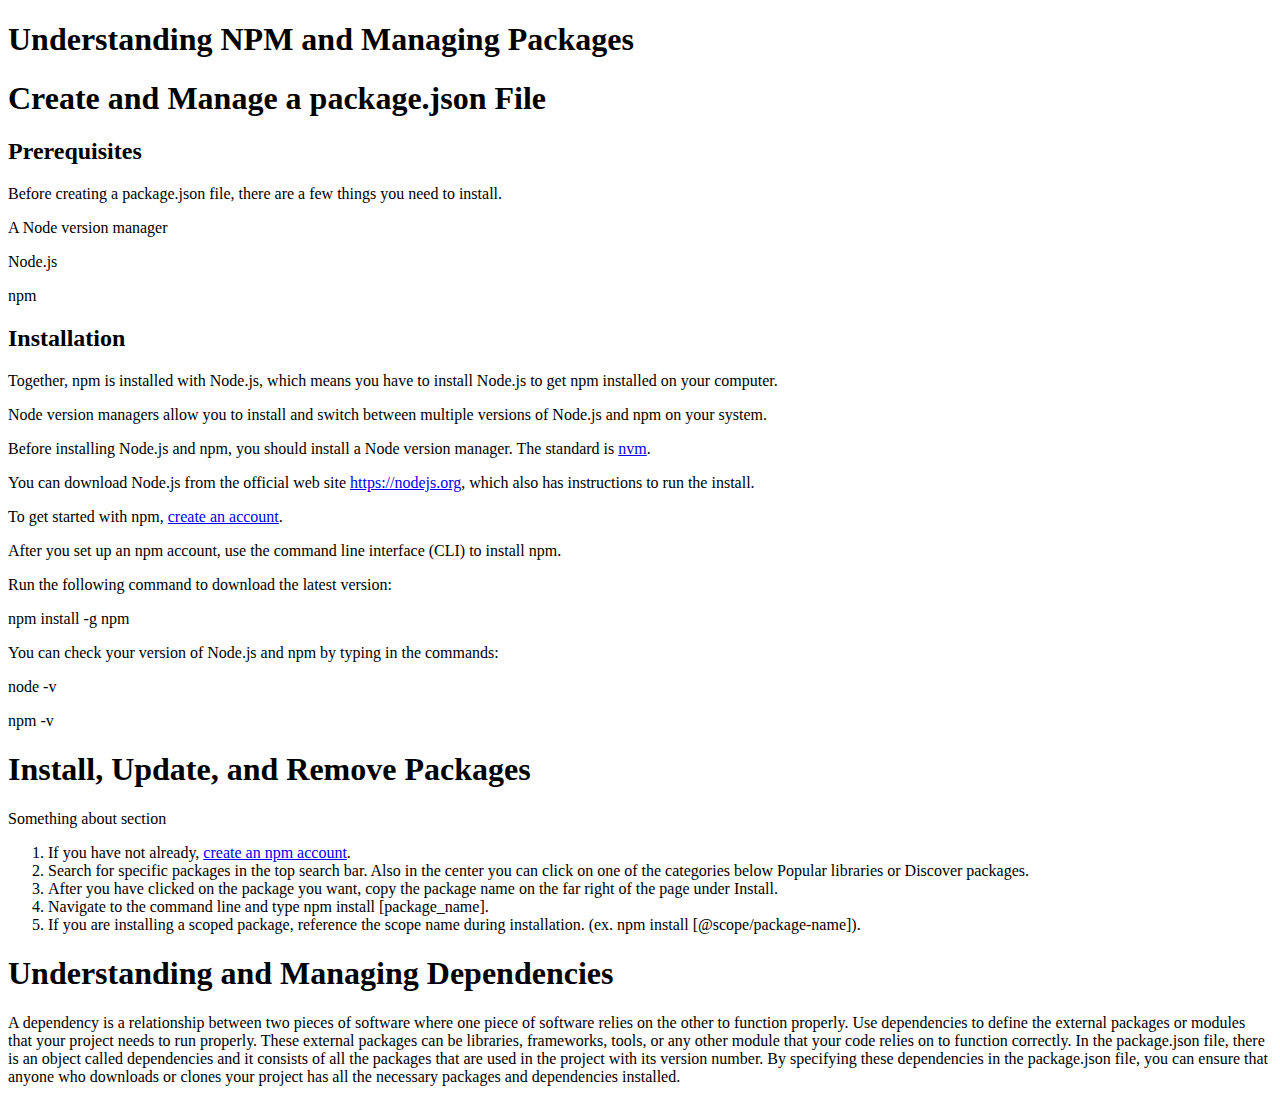
==== npm-package-management.html @ 8cf5affd "created-instructions" ====
<!DOCTYPE html>
<html lang="en">
<head>
    <meta charset="UTF-8">
    <meta http-equiv="X-UA-Compatible" content="IE=edge">
    <meta name="viewport" content="width=device-width, initial-scale=1.0">
    <title>NPM and Package Management</title>
</head>
<body>
    <h1>Understanding NPM and Managing Packages</h1>
    <h1>Create and Manage a package.json File</h1>
        <h2>Prerequisites</h2>
        <p>Before creating a package.json file, there are a few things you need to install.</p>
        <p>A Node version manager</p>
        <p>Node.js</p>
        <p>npm</p>
        <h2>Installation</h2>
        <p>Together, npm is installed with Node.js, which means you have to install Node.js to get npm 
            installed on your computer.</p>
        <p>Node version managers allow you to install and switch between multiple versions of Node.js and npm on your system.</p>
        <p>Before installing Node.js and npm, you should install a Node version manager. The standard is <a href ="https://github.com/creationix/nvm">nvm</a>.</p>
        <p>You can download Node.js from the official web site <a href ="https://nodejs.org">https://nodejs.org</a>, which also has instructions to run the install.</p>
        <p>To get started with npm, <a href ="https://www.npmjs.com/signup">create an account</a>.</p>
        <p>After you set up an npm account, use the command line interface (CLI) to install npm.</p>
        <p>Run the following command to download the latest version:</p>
            <p>npm install -g npm</p>
        <p>You can check your version of Node.js and npm by typing in the commands:</p>
            <p>node -v</p>
            <p>npm -v</p>
    <h1>Install, Update, and Remove Packages</h1>
    <p>Something about section</p>
            <ol>
                <li>If you have not already, <a href ="https://www.npmjs.com/">create an npm account</a>.</li>
                <li>Search for specific packages in the top search bar. Also in the center you can click 
                    on one of the categories below Popular libraries or Discover packages.</li>
                <li>After you have clicked on the package you want, copy the package name on the far right of the page under Install.</li>
                <li>Navigate to the command line and type npm install [package_name]. </li>
                <li>If you are installing a scoped package, reference the scope name during installation. (ex. npm install [@scope/package-name]).</li>
            </ol>
    <h1>Understanding and Managing Dependencies</h1>
    <p>A dependency is a relationship between two pieces of software where one piece of software relies on the other to function properly. 
        Use dependencies to define the external packages or modules that your project needs to run properly. These external packages can 
        be libraries, frameworks, tools, or any other module that your code relies on to function correctly. In the package.json file, 
        there is an object called dependencies and it consists of all the packages that are used in the project with its version number. 
        By specifying these dependencies in the package.json file, you can ensure that anyone who downloads or clones your project has all 
        the necessary packages and dependencies installed. </p>
</body>
</html>
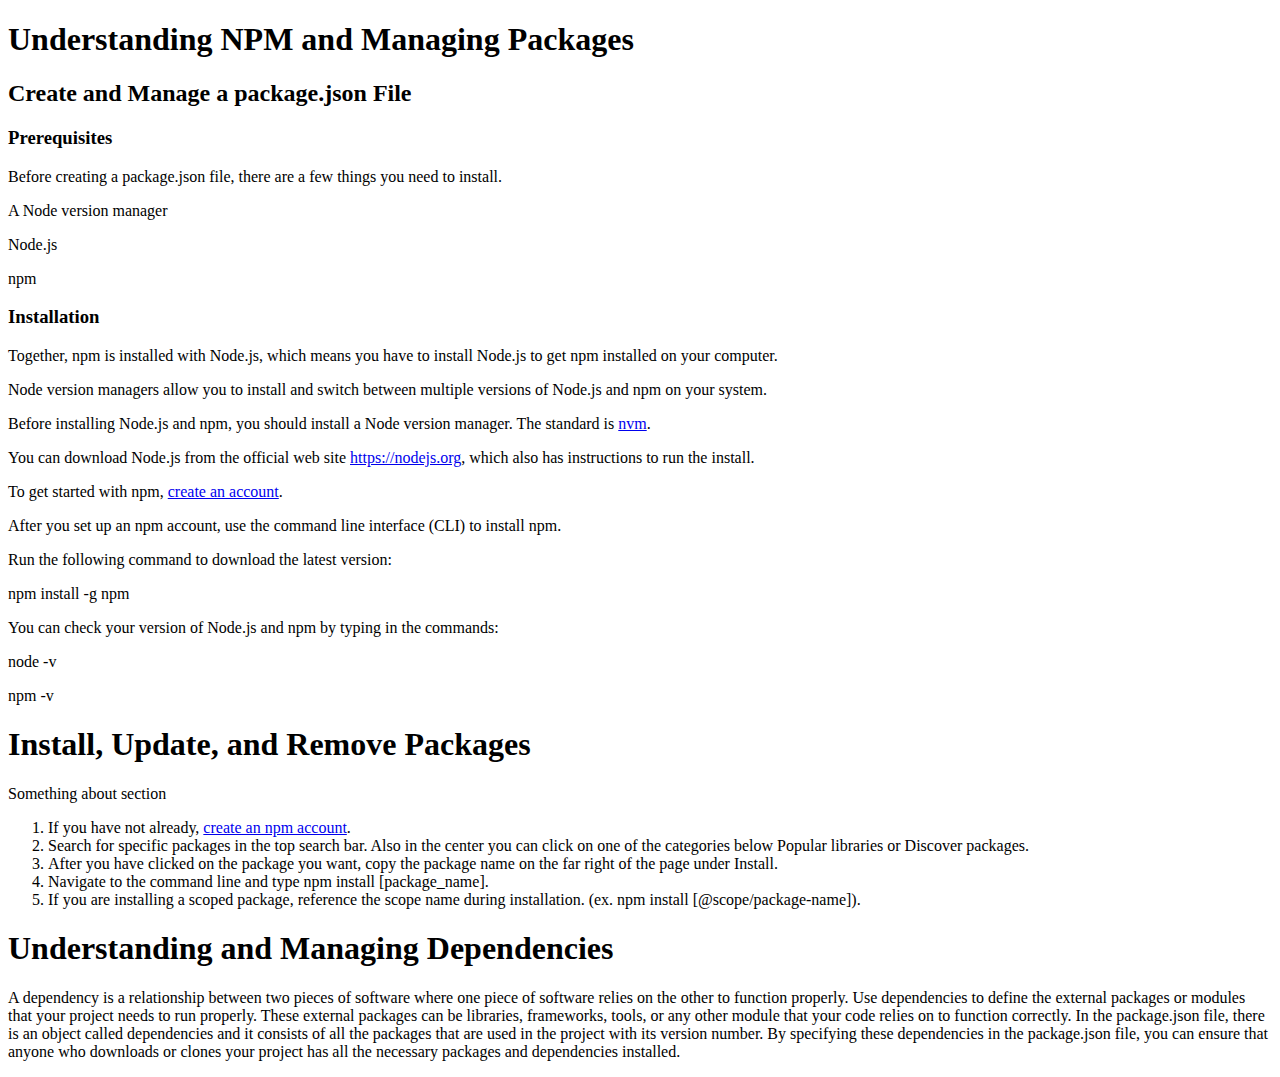
==== commit d7057b32: "git commit -m "minor edits"" ====
--- a/npm-package-management.html
+++ b/npm-package-management.html
@@ -6,15 +6,15 @@
     <meta name="viewport" content="width=device-width, initial-scale=1.0">
     <title>NPM and Package Management</title>
 </head>
-<body>
+<body> <!--h1, h2, and h3 are used in this html-->
     <h1>Understanding NPM and Managing Packages</h1>
-    <h1>Create and Manage a package.json File</h1>
-        <h2>Prerequisites</h2>
+    <h2>Create and Manage a package.json File</h2>
+        <h3>Prerequisites</h3>
         <p>Before creating a package.json file, there are a few things you need to install.</p>
         <p>A Node version manager</p>
         <p>Node.js</p>
         <p>npm</p>
-        <h2>Installation</h2>
+        <h3>Installation</h3>
         <p>Together, npm is installed with Node.js, which means you have to install Node.js to get npm 
             installed on your computer.</p>
         <p>Node version managers allow you to install and switch between multiple versions of Node.js and npm on your system.</p>
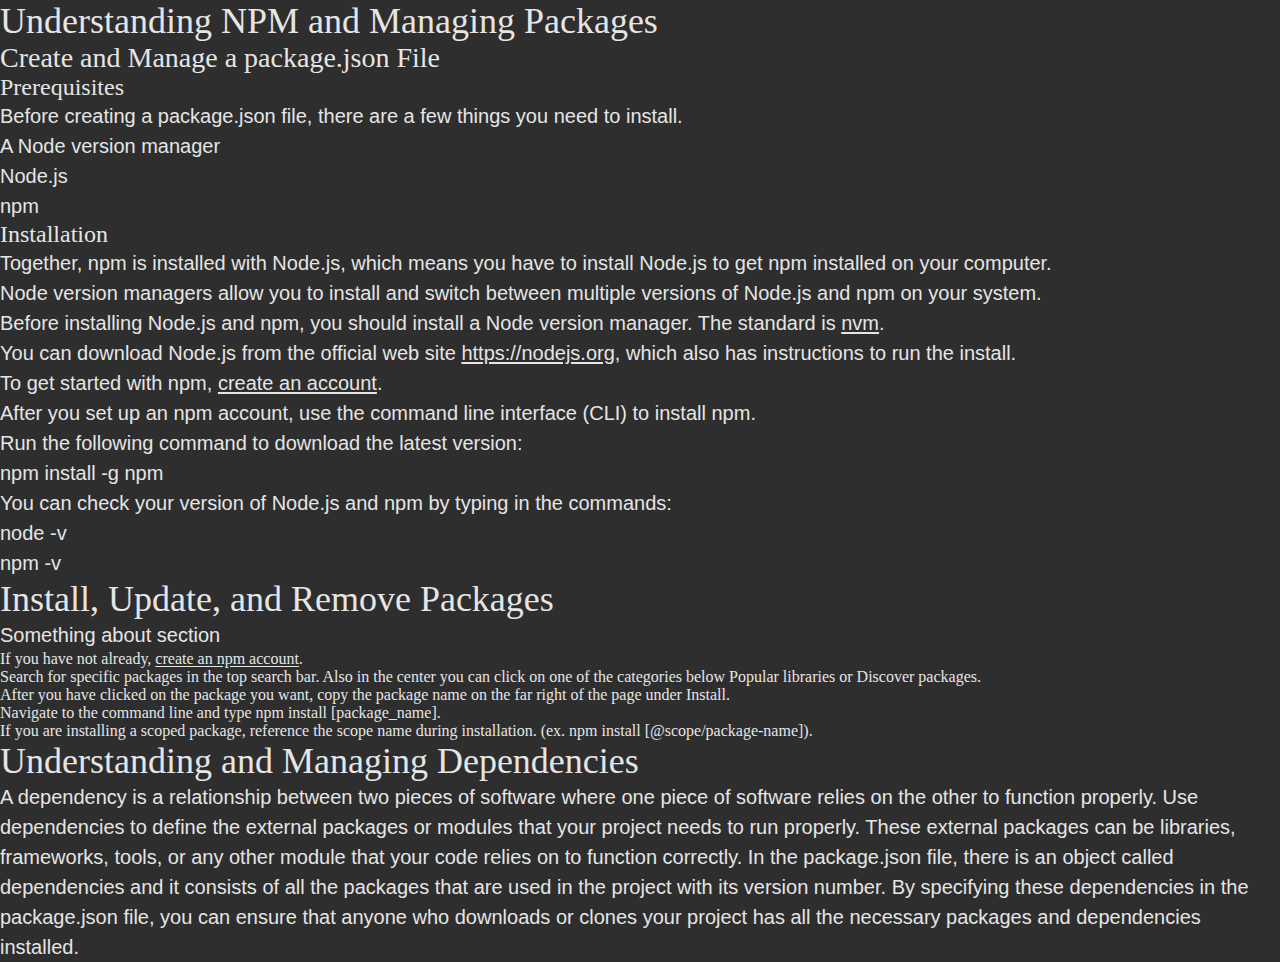
==== commit 0066517d: "added the css" ====
--- a/npm-package-management.html
+++ b/npm-package-management.html
@@ -4,6 +4,7 @@
     <meta charset="UTF-8">
     <meta http-equiv="X-UA-Compatible" content="IE=edge">
     <meta name="viewport" content="width=device-width, initial-scale=1.0">
+    <link rel="stylesheet" href="gitStyles.css">
     <title>NPM and Package Management</title>
 </head>
 <body> <!--h1, h2, and h3 are used in this html-->
--- a/gitStyles.css
+++ b/gitStyles.css
@@ -0,0 +1,346 @@
+*{
+    margin:0;
+    padding:0;
+    box-sizing: border-box;
+}
+
+html, body{
+    background-color: rgb(46, 46, 46);
+    font-family: 'Poppins', 'Futura' 'Geneva', sans-serif;
+    justify-content: center;
+    align-items: center;
+    height: auto;
+    color: rgb(229, 229, 229);
+    text-align: left;
+    margin: 0;
+    padding: 0;
+}
+
+a:link{
+    text-decoration: underline;
+    text-underline-offset: 2px;
+    color: rgb(229, 229, 229);
+}
+
+a:visited{
+    text-decoration: none;
+    color: rgb(229, 229, 229);
+}
+
+a:hover{
+    color: rgb(255, 36, 109)
+}
+
+a:active{
+    text-decoration: none;
+}
+
+/* ------------- general Text styling -------- */
+
+.title{
+    font-family: 'Poppins';
+    font-size: 5em;
+    font-weight: 600;
+}
+
+.subTitle{
+    font-family: 'Poppins';
+    font-size: 3em;
+    font-weight: 500;
+}
+
+h1{
+    font-family: 'Poppins';
+    font-size: 2.25em;
+    font-weight: 500;
+    color: rgb(229, 229, 229);
+}
+
+h2{
+    font-family: 'Poppins';
+    font-size: 1.75em;
+    font-weight: 500;
+    color: rgb(229, 229, 229);
+}
+
+h3{
+    font-family: 'Poppins';
+    font-size: 1.5em;
+    font-weight: 500;
+    color: rgb(229, 229, 229);
+}
+
+p{
+    font-family: 'Geneva', sans-serif;
+    font-size: 1.25em;
+    font-weight: 300;
+    line-height: 1.5em;
+    color:rgb(229, 229, 229);
+}
+
+/* ---------- Special characters & symbols -------- */
+hr{
+    border: solid 2px rgb(229, 229, 229);
+    width: 100%;
+}
+
+.emoji{
+    display: block;
+    font-size: 2em;
+}
+
+/* ------- grid styling------ */
+
+.two_col_grid{
+    display: grid;
+    width: 100%;
+    grid-template-columns: repeat(2, 2fr);
+    grid-template-rows: auto auto;
+    padding: 5vh 5vw;
+}
+
+.left_grid, .right_grid{
+    display: flex;
+    flex-flow: column wrap;
+    align-content: flex-start;
+    justify-content: center;
+    width: 100%;
+    height: auto;
+    margin: 0;
+}
+
+/* ------- styling for reference sheet ------- */
+
+.header{
+    display: flex;
+    flex-flow: row wrap;
+    justify-content: flex-start;
+    align-content: center;
+    position: sticky;
+    top: 0;
+    width: 100vw;
+    height: 15vh;
+    background-color: rgb(46, 46, 46);
+    box-shadow: rgb(26, 26, 26) 4px 4px 10px 0px;
+    /* border-bottom: solid 3px rgba(74, 74, 74, 0.8); */
+    z-index: 1000;
+}
+
+/* sets up the webpage to be split horizontally */
+.main_body{
+    display: flex;
+    flex-flow: row wrap;
+    justify-content: center;
+    align-content: center;
+    width: 100vw;
+    height: auto;
+}
+
+.static_col, .scroll_col{
+    overflow-y: auto;
+}
+
+/* styling for scroll and static section containers */
+.static_col{
+    display: flex;
+    flex-flow: column nowrap;
+    justify-content: flex-start;
+    align-content: center;
+    align-self: flex-start;
+    position: sticky;
+    top: 15vh;
+    width: 25%;
+    height: 85vh;
+    border-right: solid 3px rgba(74, 74, 74, 0.8);
+}
+
+.scroll_col{
+    display: flex;
+    flex-flow: column nowrap;
+    justify-content: center;
+    align-content: center;
+    width: 75%;
+    height: auto;
+}
+
+/* stling for static side */
+
+.site_title{
+    display: flex;
+    width: auto;
+    height: auto;
+    margin: 1.5vh 1.5vw;
+    font-family: 'Poppins', sans-serif;
+    font-size: 2.25em;
+    font-weight: 500;
+    color: rgb(229, 229, 229);
+}
+
+.toc_head{
+    display: flex;
+    width: 90%;
+    height: auto;
+    margin: 3vh auto;
+    /* h3{
+        text-decoration: underline rgb(255, 36, 109);
+        text-underline-offset: 4px;
+    } */
+}
+
+.toc_container{
+    display: flex;
+    flex-flow: column nowrap;
+    justify-content: flex-start;
+    align-content: center;
+    width: 90%;
+    height: auto;
+    margin: 1.5vh auto;
+    gap: 3vh;
+    a{
+        text-decoration: none;
+    }
+}
+
+.toc_content{
+    display: flex;
+    flex-flow: row nowrap;
+    flex: 1 1 auto;
+    justify-content: flex-start;
+    align-content: center;
+    width: 100%;
+    height: auto;
+    padding: .25vh 0;
+    border-left: solid 4px rgb(255, 36, 109);
+    h3{
+        font-size: 1.25em;
+        font-weight: 300;
+        margin-left: 1vw;
+    }
+}
+
+.site_description{
+    display: flex;
+    width: auto;
+    height: auto;
+    margin: auto 1.5vw;
+    font-family: 'Poppins', sans-serif;
+    font-weight: 400;
+    font-size: 1.25em;
+    color: rgb(229, 229, 229);
+}
+
+
+/* for section that will scroll */
+
+
+/* for any element that needs a full-width div or section */
+.wide_block{
+    display: flex;
+    flex-flow: column nowrap;
+    justify-self: flex-start;
+    width: 90%;
+    text-align: left;
+    margin: 10vh auto;
+    h1{
+        text-decoration: underline rgb(255, 36, 109);
+        text-underline-offset: 6px;
+    }
+}
+
+/* for containing elements regarding the same topic */
+.topic_container{
+    display: flex;
+    flex-flow: column nowrap;
+    /* flex: 1 1 auto; */
+    justify-content: center;
+    align-content: center;
+    width: 90%;
+    height: auto;
+    margin: 3vh auto;
+}
+
+.topic_head{
+    border-left: solid 4px rgb(255, 36, 109);
+    padding: 0vh 1.5vw;
+    margin: 1.5vh 0;
+    /* align-self: flex-start; */
+}
+
+.topic_body{
+    display: flex;
+    flex-flow: column wrap;
+    justify-content: flex-start;
+    align-content: flex-start;
+    padding: 1vh 3vw;
+    margin: 1.5vh 0;
+    /* align-self: flex-start; */
+}
+
+.callout{
+    display: flex;
+    flex-flow: row nowrap;
+    justify-content: flex-start;
+    align-content: center;
+    border-radius: 20px;
+    width: 90%;
+    height: auto;
+    padding: 3vh 2vw;
+    margin: 3vh 0;
+    gap: 2vw;
+    background-color: rgb(123, 123, 123, .6);
+    box-shadow: rgb(26, 26, 26) 4px 4px 15px 0px;
+    p{
+        color: rgb(229, 229, 229);
+    }
+
+    ol li{
+        font-size: 1em;
+    }
+}
+
+.instructions{
+    display: flex;
+    flex-flow: column wrap;
+    justify-items: center;
+    align-items: flex-start;
+    margin: 2vh 3vw;
+    height: auto;
+    width: 90%;
+}
+
+.numbered_steps{
+    margin: auto 3vw;
+    li{
+        font-family: 'Geneva', sans-serif;
+        font-size: 1.25em;
+        font-weight: 300;
+        line-height: 1.75em;
+        color: rgb(229, 229, 229);
+    }
+}
+
+iframe{
+    border-style: none;
+    width: 50vw;
+    height: 60vh;
+    margin: 2vh 0;
+}
+
+.green_type{
+    color: rgb(114, 219, 114);
+}
+
+.git_color{
+    color:#fd8045;
+    font-weight: 600;
+}
+
+.vs_color{
+    color:#4d83ff;
+    font-weight: 600;
+}
+
+.gh_color{
+    color: rgb(166, 109, 251);
+    font-weight: 600;
+}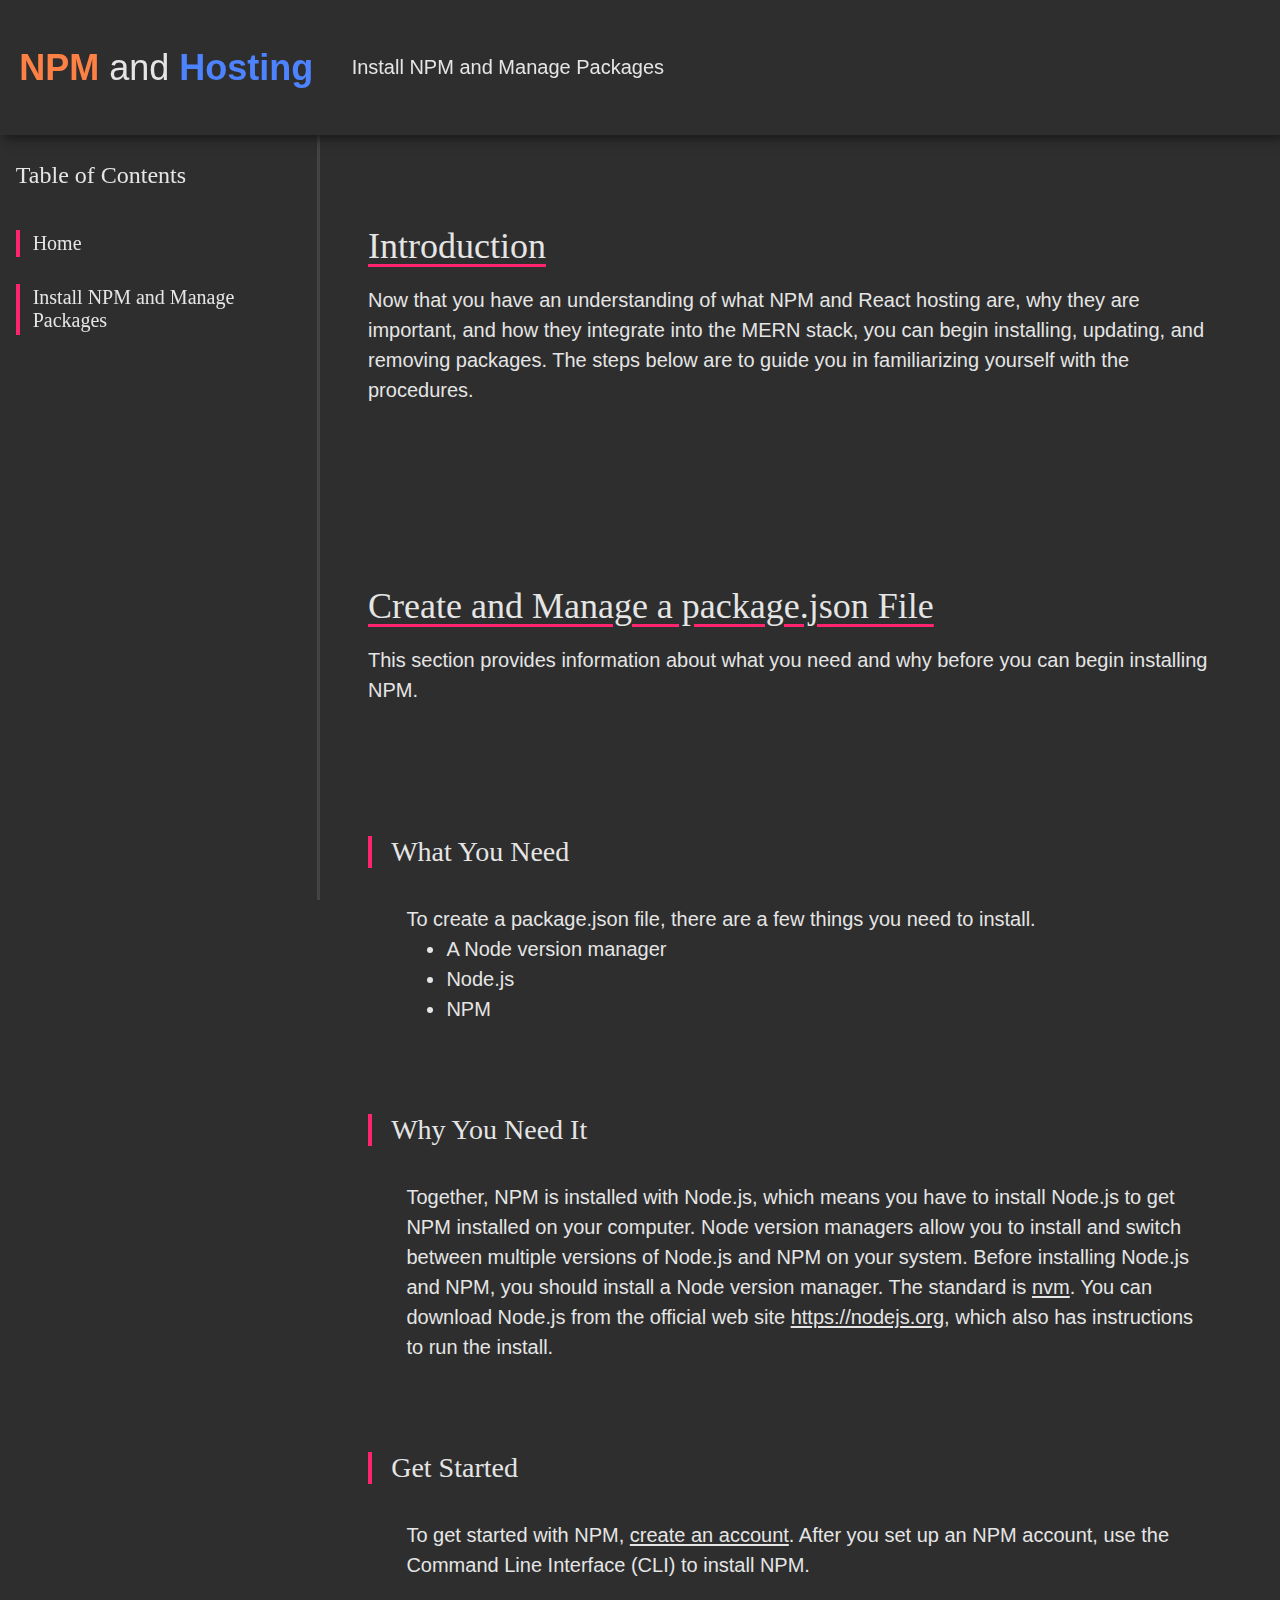
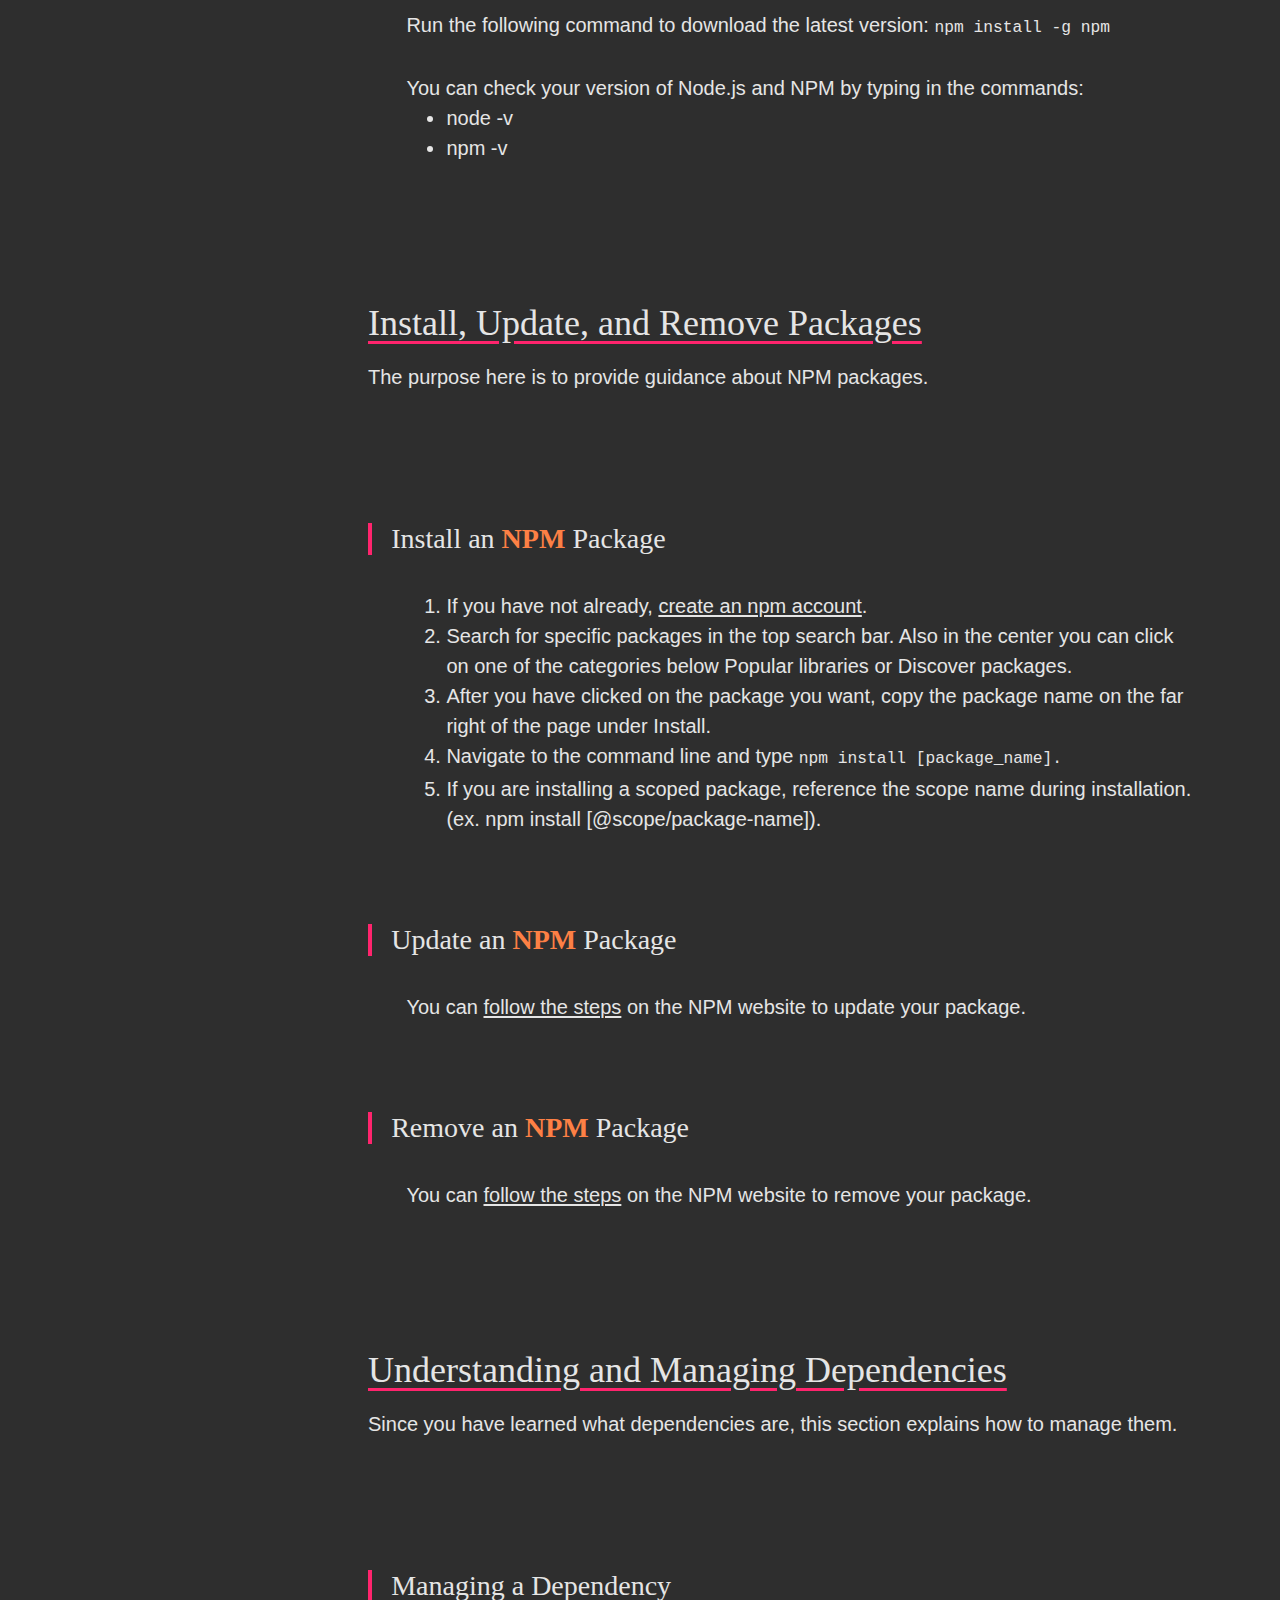
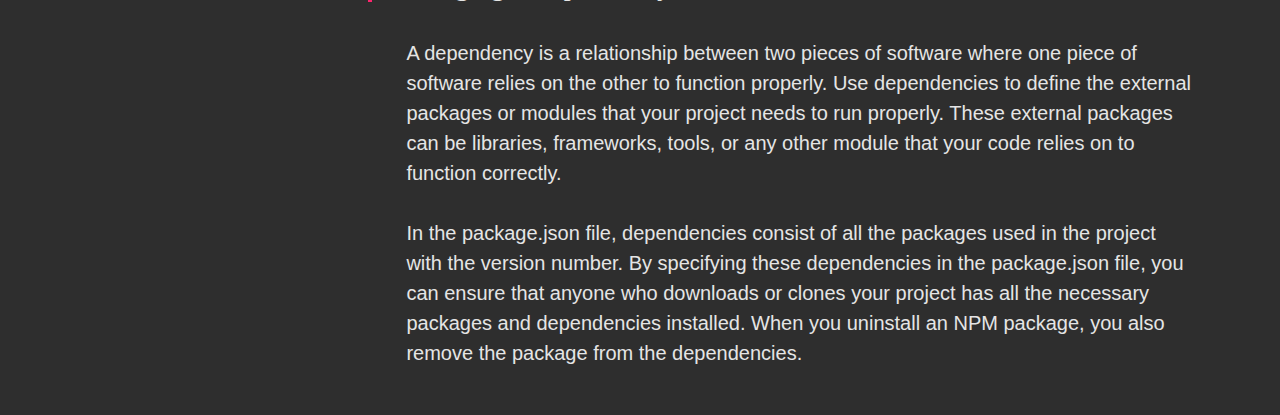
==== commit 8077b91d: "integrated css" ====
--- a/npm-package-management.html
+++ b/npm-package-management.html
@@ -8,42 +8,178 @@
     <title>NPM and Package Management</title>
 </head>
 <body> <!--h1, h2, and h3 are used in this html-->
-    <h1>Understanding NPM and Managing Packages</h1>
-    <h2>Create and Manage a package.json File</h2>
-        <h3>Prerequisites</h3>
-        <p>Before creating a package.json file, there are a few things you need to install.</p>
-        <p>A Node version manager</p>
-        <p>Node.js</p>
-        <p>npm</p>
-        <h3>Installation</h3>
-        <p>Together, npm is installed with Node.js, which means you have to install Node.js to get npm 
-            installed on your computer.</p>
-        <p>Node version managers allow you to install and switch between multiple versions of Node.js and npm on your system.</p>
-        <p>Before installing Node.js and npm, you should install a Node version manager. The standard is <a href ="https://github.com/creationix/nvm">nvm</a>.</p>
-        <p>You can download Node.js from the official web site <a href ="https://nodejs.org">https://nodejs.org</a>, which also has instructions to run the install.</p>
-        <p>To get started with npm, <a href ="https://www.npmjs.com/signup">create an account</a>.</p>
-        <p>After you set up an npm account, use the command line interface (CLI) to install npm.</p>
-        <p>Run the following command to download the latest version:</p>
-            <p>npm install -g npm</p>
-        <p>You can check your version of Node.js and npm by typing in the commands:</p>
-            <p>node -v</p>
-            <p>npm -v</p>
-    <h1>Install, Update, and Remove Packages</h1>
-    <p>Something about section</p>
-            <ol>
-                <li>If you have not already, <a href ="https://www.npmjs.com/">create an npm account</a>.</li>
-                <li>Search for specific packages in the top search bar. Also in the center you can click 
-                    on one of the categories below Popular libraries or Discover packages.</li>
-                <li>After you have clicked on the package you want, copy the package name on the far right of the page under Install.</li>
-                <li>Navigate to the command line and type npm install [package_name]. </li>
-                <li>If you are installing a scoped package, reference the scope name during installation. (ex. npm install [@scope/package-name]).</li>
-            </ol>
-    <h1>Understanding and Managing Dependencies</h1>
-    <p>A dependency is a relationship between two pieces of software where one piece of software relies on the other to function properly. 
-        Use dependencies to define the external packages or modules that your project needs to run properly. These external packages can 
-        be libraries, frameworks, tools, or any other module that your code relies on to function correctly. In the package.json file, 
-        there is an object called dependencies and it consists of all the packages that are used in the project with its version number. 
-        By specifying these dependencies in the package.json file, you can ensure that anyone who downloads or clones your project has all 
-        the necessary packages and dependencies installed. </p>
+    <div class="header">
+        <div class="site_title"> 
+            <span class="git_color">NPM </span>&nbsp;and&nbsp;<span class="vs_color"> Hosting</span>
+         </div>
+         <div class="site_description">
+            Install NPM and Manage Packages
+         </div>
+    </div>
+    <section class="main_body">
+        <!-- left-hand section, does not scroll -->
+        <section class="static_col">
+            <div class="toc_head">
+                <h3>Table of Contents</h3>
+            </div>
+            <section class="toc_container">
+                <div class="toc_content" >
+                    <h3><a href="#John">Home</a></h3>
+                </div>
+                <div class="toc_content">
+                    <h3><a href="npm-package-management.html">Install NPM and Manage Packages</a></h3>
+                </div>
+            </section>
+        </section>
+        <!-- right-hand section, can scroll vertically -->
+        <section class="scroll_col">
+            <div class="wide_block">
+                <h1>Introduction</h1>
+                <br>
+                <p>
+                    Now that you have an understanding of what NPM and React hosting are, why they are important, and 
+                    how they integrate into the MERN stack, you can begin installing, updating, and removing packages. 
+                    The steps below are to guide you in familiarizing yourself with the procedures. 
+                </p>
+            </div>
+
+            <!-- Create and Manage a package.json File -->
+            <div class="wide_block">
+                <h1>Create and Manage a package.json File</h1>
+                <br>
+                <p>
+                    This section provides information about what you need and why before you can begin installing
+                    NPM. 
+                </p>
+            </div>
+            <section class="topic_container" id="understanding_git">
+                <div class="topic_head">
+                    <h2>What You Need</h2>
+                </div>
+                <div class="topic_body">
+                    <p>
+                        To create a package.json file, there are a few things you need to install.
+                    </p>
+                    <ul id="bulletlist">
+                        <li>A Node version manager</li> 
+                        <li>Node.js</li>
+                        <li>NPM</li>
+                    </ul>
+                </div>
+            </section>
+
+            <!-- installation -->
+            
+            <section class="topic_container" id="understanding_vs">
+                <div class="topic_head">
+                    <h2>Why You Need It</h2>
+                </div>
+                <div class="topic_body">
+                    <p>
+                        Together, NPM is installed with Node.js, which means you have to install Node.js to get NPM 
+                        installed on your computer. Node version managers allow you to install and switch between 
+                        multiple versions of Node.js and NPM on your system. Before installing Node.js and NPM, 
+                        you should install a Node version manager. The standard is <a href ="https://github.com/creationix/nvm">nvm</a>.
+                        You can download Node.js from the official web site <a href ="https://nodejs.org">https://nodejs.org</a>, 
+                        which also has instructions to run the install.
+                    </p>
+                </div>
+            </section>
+
+            <section class="topic_container" id="understanding_git">
+                <div class="topic_head">
+                    <h2>Get Started</h2>
+                </div>
+                <div class="topic_body">
+                    <p>
+                        To get started with NPM, <a href ="https://www.npmjs.com/signup">create an account</a>. 
+                        After you set up an NPM account, use the Command Line Interface (CLI) to install NPM.
+                        <br><br>
+                        Run the following command to download the latest version: <code>npm install -g npm</code>
+                        <br><br> 
+                        You can check your version of Node.js and NPM by typing in the commands:
+                        <ul id="bulletlist">
+                            <code>
+                            <li>node -v</li> 
+                            <li>npm -v</li>
+                            </code>
+                        </ul>
+                    </p>
+                </div>
+            </section>
+
+            <div class="wide_block">
+                <h1>Install, Update, and Remove Packages</h1>
+                <br>
+                <p>
+                    The purpose here is to provide guidance about NPM packages. 
+                </p>
+            </div>
+
+            <!-- install and manage npm -->
+            <section class="topic_container" id="understanding_vs">
+                <div class="topic_head">
+                    <h2>Install an <span class="git_color">NPM</span> Package</h2>
+                </div>
+                <div class="topic_body">
+                    <ol>
+                        <li>If you have not already, <a href ="https://www.npmjs.com/">create an npm account</a>.</li>
+                        <li>Search for specific packages in the top search bar. Also in the center you can click 
+                            on one of the categories below Popular libraries or Discover packages.</li>
+                        <li>After you have clicked on the package you want, copy the package name on the far right of the page under Install.</li>
+                        <li>Navigate to the command line and type <code>npm install [package_name]. </code></li>
+                        <li>If you are installing a scoped package, reference the scope name during installation. (ex. npm install [@scope/package-name]).</li>
+                    </ol>
+                </div>
+            </section>
+
+            <section class="topic_container" id="understanding_vs">
+                <div class="topic_head">
+                    <h2>Update an <span class="git_color">NPM</span> Package</h2>
+                </div>
+                <div class="topic_body">
+                    <p>
+                        You can <a href="https://docs.npmjs.com/updating-packages-downloaded-from-the-registry">follow the steps</a> on the NPM website to update your package.
+                    </p>
+                </div>
+            </section>
+
+            <section class="topic_container" id="understanding_vs">
+                <div class="topic_head">
+                    <h2>Remove an <span class="git_color">NPM</span> Package</h2>
+                </div>
+                <div class="topic_body">
+                    <p>
+                        You can <a href="https://docs.npmjs.com/uninstalling-packages-and-dependencies">follow the steps</a> on the NPM website to remove your package.
+                    </p>
+                </div>
+            </section>
+
+            <div class="wide_block">
+                <h1>Understanding and Managing Dependencies</h1>
+                <br>
+                <p>
+                    Since you have learned what dependencies are, this section explains how to manage them. 
+                </p>
+            </div>
+
+            <section class="topic_container" id="understanding_vs">
+                <div class="topic_head">
+                    <h2>Managing a Dependency</h2>
+                </div>
+
+                <div class="topic_body">
+                    <p> A dependency is a relationship between two pieces of software where one piece of software relies on the other to function properly. 
+                        Use dependencies to define the external packages or modules that your project needs to run properly. These external packages can 
+                        be libraries, frameworks, tools, or any other module that your code relies on to function correctly. 
+                        <br><br>
+                        In the package.json file, dependencies consist of all the packages used in the project with the version number. By specifying 
+                        these dependencies in the package.json file, you can ensure that anyone who downloads or clones your project has all the 
+                        necessary packages and dependencies installed. When you uninstall an NPM package, you also remove the package from the dependencies. 
+                    </p>
+                </div>
+    
+    </section>
+    </section>
 </body>
 </html>--- a/gitStyles.css
+++ b/gitStyles.css
@@ -76,6 +76,14 @@
     font-weight: 300;
     line-height: 1.5em;
     color:rgb(229, 229, 229);
+}
+li{
+    font-family: 'Geneva', sans-serif;
+    font-size: 1.25em;
+    font-weight: 300;
+    line-height: 1.5em;
+    color:rgb(229, 229, 229);
+    margin-left: 40px;
 }
 
 /* ---------- Special characters & symbols -------- */
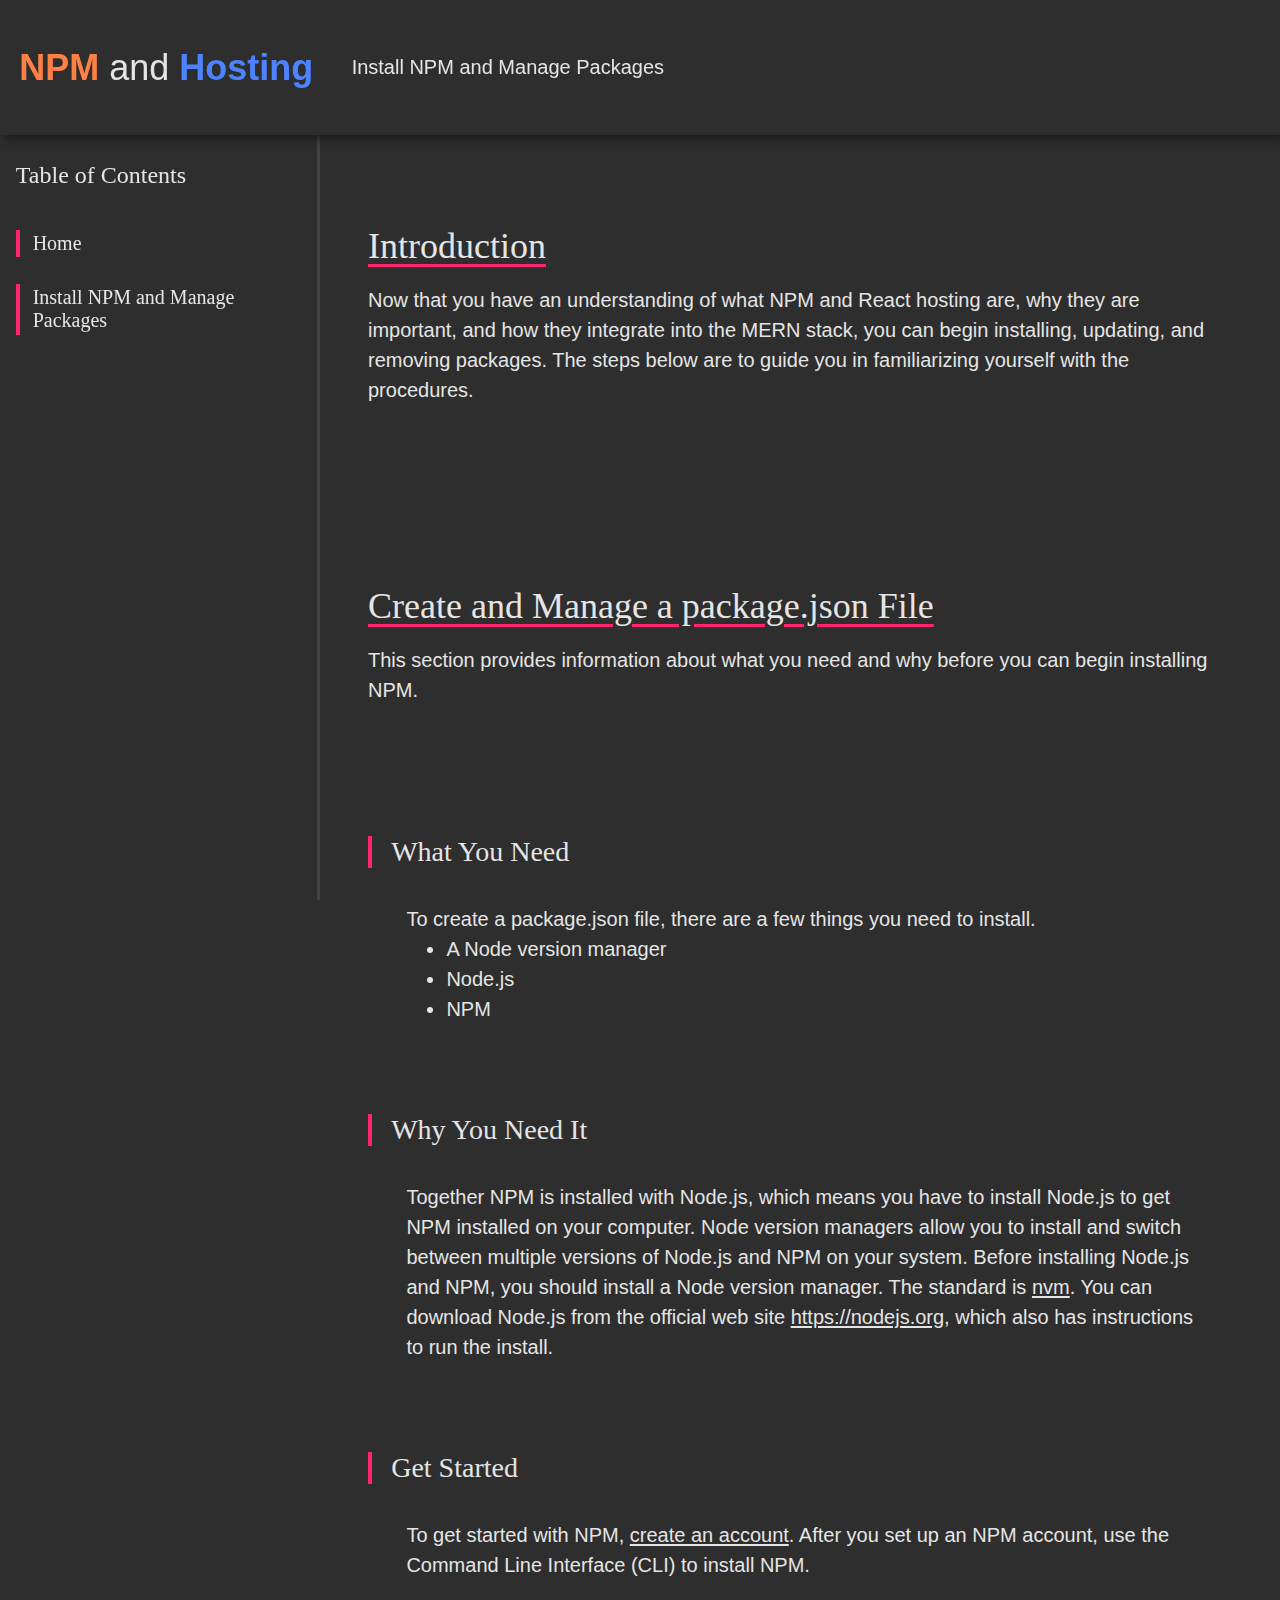
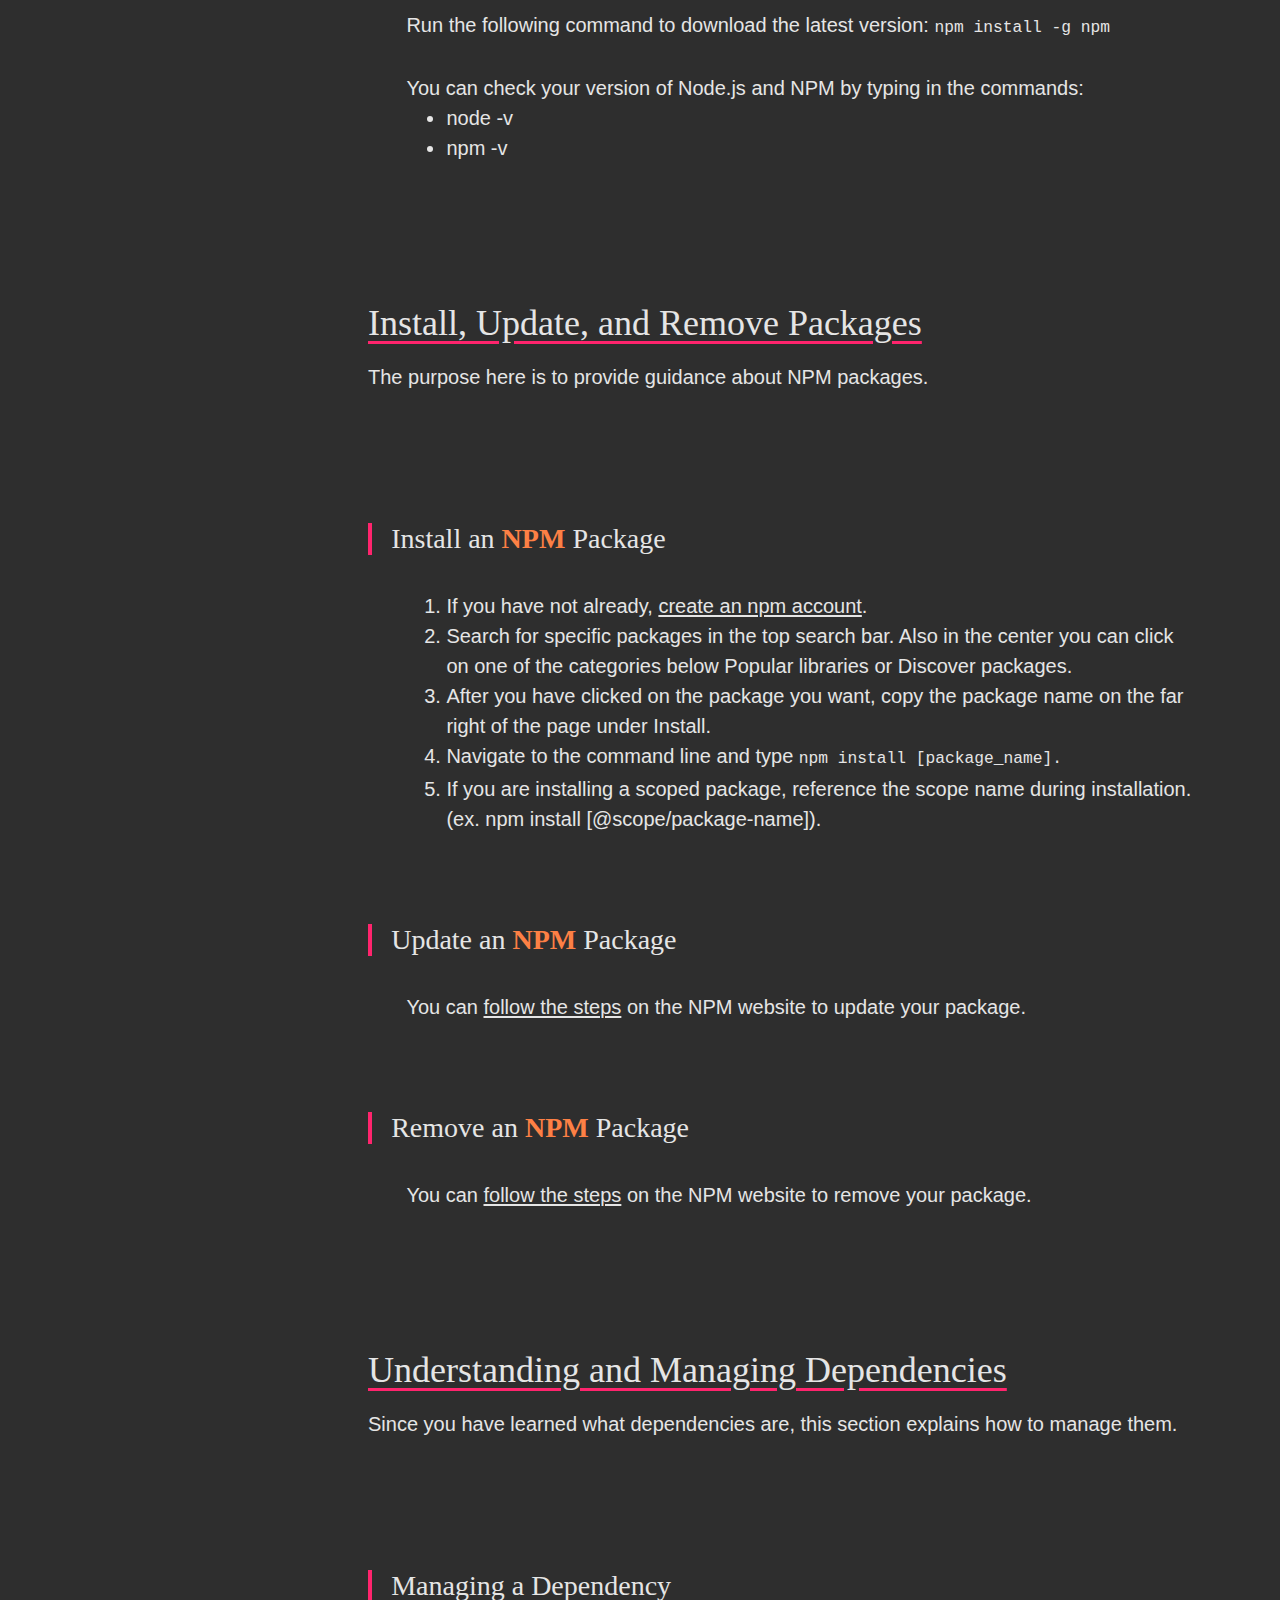
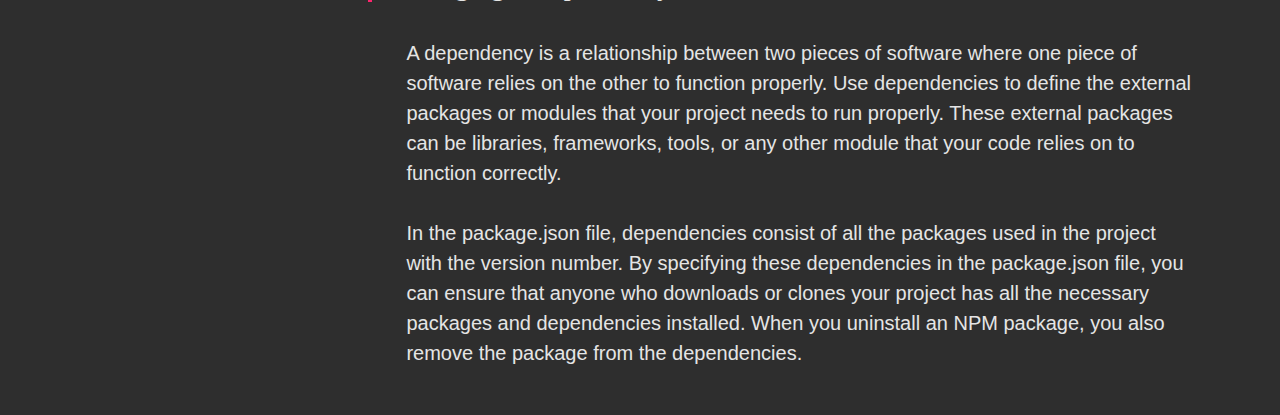
==== commit 5783448f: "new files" ====
--- a/npm-package-management.html
+++ b/npm-package-management.html
@@ -76,7 +76,7 @@
                 </div>
                 <div class="topic_body">
                     <p>
-                        Together, NPM is installed with Node.js, which means you have to install Node.js to get NPM 
+                        Together NPM is installed with Node.js, which means you have to install Node.js to get NPM 
                         installed on your computer. Node version managers allow you to install and switch between 
                         multiple versions of Node.js and NPM on your system. Before installing Node.js and NPM, 
                         you should install a Node version manager. The standard is <a href ="https://github.com/creationix/nvm">nvm</a>.
